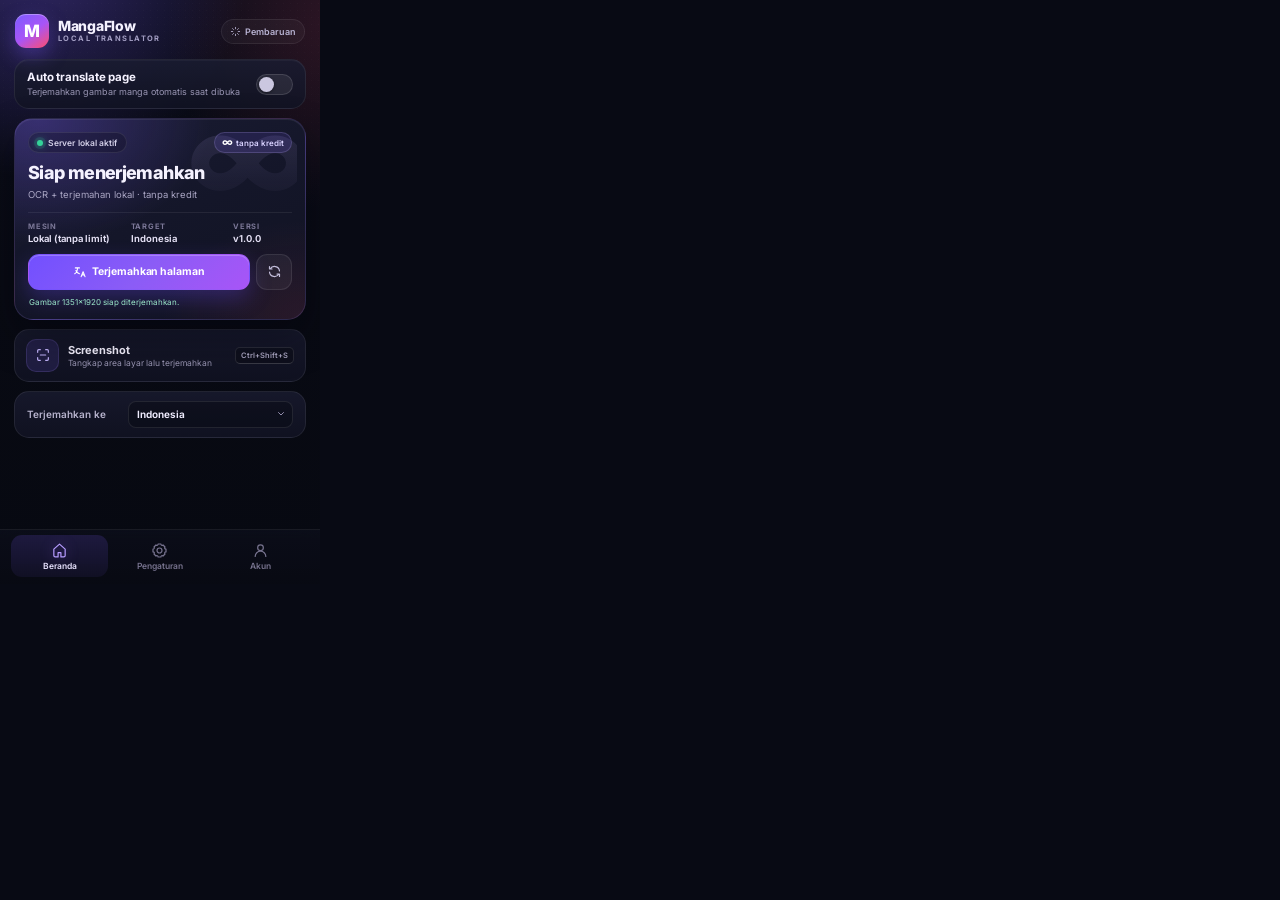
==== extension/popup.html @ 1357ce94 "Add Chrome extension for local manga translation MV3 popup, content script, background API bridge, s" ====
<!doctype html>
<html lang="id">
<head>
  <meta charset="utf-8">
  <meta name="viewport" content="width=device-width, initial-scale=1">
  <title>MangaFlow</title>
  <link rel="stylesheet" href="popup.css">
</head>
<body>
  <div class="app">
    <header class="topbar">
      <div class="brand">
        <span class="brand-mark" aria-hidden="true">M</span>
        <span class="brand-copy">
          <strong>MangaFlow</strong>
          <small>LOCAL TRANSLATOR</small>
        </span>
      </div>
      <button class="updates" id="updatesBtn" type="button" title="Lihat pembaruan di GitHub">
        <svg viewBox="0 0 24 24" aria-hidden="true"><path d="M12 3v3M12 18v3M3 12h3M18 12h3M5.6 5.6l2.1 2.1M16.3 16.3l2.1 2.1M18.4 5.6l-2.1 2.1M7.7 16.3l-2.1 2.1"/></svg>
        <span>Pembaruan</span>
      </button>
    </header>

    <main class="views" id="views">
      <!-- ============================== BERANDA ============================== -->
      <section class="view is-active" data-view="home" aria-label="Beranda">
        <div class="quick-card">
          <div class="quick-copy">
            <span class="quick-title">Auto translate page</span>
            <span class="quick-sub">Terjemahkan gambar manga otomatis saat dibuka</span>
          </div>
          <button class="switch" id="autoToggle" type="button" role="switch" aria-checked="false" aria-label="Auto translate page">
            <span class="switch-thumb"></span>
          </button>
        </div>

        <section class="status-card" id="statusCard" aria-live="polite">
          <span class="status-watermark" aria-hidden="true">∞</span>
          <div class="status-top">
            <span class="status-pill" id="statusPill"><i class="status-dot"></i><span id="statusLabel">Menghubungkan…</span></span>
            <span class="credit-pill"><b>∞</b> tanpa kredit</span>
          </div>
          <div class="status-main">
            <h1 id="statusHeadline">Server lokal</h1>
            <p id="statusSub">Argos/OPUS + NLLB-200 · berjalan di komputermu</p>
          </div>
          <div class="stat-row">
            <div class="stat"><span>Mesin</span><b id="statEngine">Lokal</b></div>
            <div class="stat"><span>Target</span><b id="statTarget">Indonesia</b></div>
            <div class="stat"><span>Versi</span><b id="statVersion">—</b></div>
          </div>
          <div class="status-actions">
            <button class="btn primary grow" id="translatePageBtn" type="button" disabled>
              <svg viewBox="0 0 24 24" aria-hidden="true"><path d="M4 5h7M7.5 5v2.5c0 3.4-2.2 6.2-4.5 7.5M5 9.5c.8 2.5 2.8 4.4 6 5.5M14 20l3.3-8.5L20.6 20M15.2 17h4.2"/></svg>
              <span id="translatePageLabel">Terjemahkan halaman</span>
            </button>
            <button class="btn icon-btn" id="retryBtn" type="button" title="Cek ulang server" aria-label="Cek ulang server">
              <svg viewBox="0 0 24 24" aria-hidden="true"><path d="M20 11a8 8 0 0 0-14.9-3M4 4v4h4M4 13a8 8 0 0 0 14.9 3M20 20v-4h-4"/></svg>
            </button>
          </div>
          <p class="page-hint" id="pageHint">Memeriksa halaman aktif…</p>
        </section>

        <button class="shot-card" id="screenshotBtn" type="button">
          <span class="shot-icon" aria-hidden="true">
            <svg viewBox="0 0 24 24"><path d="M4 8V5.5A1.5 1.5 0 0 1 5.5 4H8M16 4h2.5A1.5 1.5 0 0 1 20 5.5V8M20 16v2.5a1.5 1.5 0 0 1-1.5 1.5H16M8 20H5.5A1.5 1.5 0 0 1 4 18.5V16M8 12h8"/></svg>
          </span>
          <span class="shot-copy">
            <b>Screenshot</b>
            <small>Tangkap area layar lalu terjemahkan</small>
          </span>
          <kbd id="shortcutLabel">Ctrl+Shift+S</kbd>
        </button>

        <div class="lang-card">
          <label for="targetLang">Terjemahkan ke</label>
          <div class="select-wrap">
            <select id="targetLang" aria-label="Bahasa target"></select>
            <svg viewBox="0 0 24 24" aria-hidden="true"><path d="m7 9 5 5 5-5"/></svg>
          </div>
        </div>

        <div class="last-job hidden" id="lastJobCard">
          <div class="last-thumb" id="lastThumb">M</div>
          <div class="last-copy">
            <span class="last-eyebrow">Terjemahan terakhir</span>
            <b id="lastTitle">—</b>
            <small id="lastMeta">—</small>
          </div>
          <button class="last-open" id="lastOpen" type="button" title="Buka hasil" aria-label="Buka hasil terakhir">
            <svg viewBox="0 0 24 24" aria-hidden="true"><path d="M7 17 17 7M9 7h8v8"/></svg>
          </button>
        </div>
      </section>

      <!-- ============================= PENGATURAN ============================= -->
      <section class="view" data-view="settings" aria-label="Pengaturan">
        <div class="view-head">
          <h2>Pengaturan</h2>
          <p>Atur koneksi dan gaya terjemahan. Semua proses tetap lokal.</p>
        </div>

        <div class="panel-card">
          <label class="field-label" for="serverUrl">Alamat server MangaFlow</label>
          <div class="input-row">
            <input id="serverUrl" type="text" spellcheck="false" autocomplete="off" placeholder="http://127.0.0.1:8765">
            <button class="btn ghost compact" id="testServerBtn" type="button">Tes</button>
          </div>
          <p class="field-hint" id="serverHint">Default: http://127.0.0.1:8765</p>
        </div>

        <div class="panel-card">
          <div class="field-grid">
            <label class="field-label" for="engine">Mesin
              <select id="engine"></select>
            </label>
            <label class="field-label" for="tone">Gaya bahasa
              <select id="tone">
                <option value="santai">Santai</option>
                <option value="netral">Netral</option>
                <option value="baku">Baku</option>
              </select>
            </label>
            <label class="field-label" for="sourceLang">Bahasa sumber
              <select id="sourceLang"></select>
            </label>
            <label class="field-label" for="targetLang2">Bahasa target
              <select id="targetLang2"></select>
            </label>
          </div>
        </div>

        <div class="quick-card">
          <div class="quick-copy">
            <span class="quick-title">Auto translate page</span>
            <span class="quick-sub">Aktif untuk semua halaman manga</span>
          </div>
          <button class="switch" id="autoToggleSettings" type="button" role="switch" aria-checked="false" aria-label="Auto translate page">
            <span class="switch-thumb"></span>
          </button>
        </div>

        <button class="btn primary wide" id="saveSettingsBtn" type="button">Simpan pengaturan</button>
        <button class="btn ghost wide" id="openWebBtn" type="button">
          <svg viewBox="0 0 24 24" aria-hidden="true"><path d="M14 4h6v6M20 4l-9 9M18 14v4.5A1.5 1.5 0 0 1 16.5 20h-11A1.5 1.5 0 0 1 4 18.5v-11A1.5 1.5 0 0 1 5.5 6H10"/></svg>
          Buka MangaFlow
        </button>
        <p class="fineprint">Kunci API dan mesin online diatur di halaman MangaFlow → <b>Pengaturan mesin &amp; kunci API</b>. Ekstensi ini tidak menyimpan kunci API.</p>
      </section>

      <!-- ================================ AKUN ================================ -->
      <section class="view" data-view="account" aria-label="Akun">
        <div class="account-hero">
          <span class="account-infinity" aria-hidden="true">∞</span>
          <h2>Akun lokal</h2>
          <p>Tidak perlu login, langganan, atau kredit. Semua milikmu.</p>
          <span class="local-pill"><i></i> Berjalan di perangkat ini</span>
        </div>

        <div class="info-card">
          <div class="info-row"><span>Server</span><b id="accountServer">127.0.0.1:8765</b></div>
          <div class="info-row"><span>Mesin</span><b id="accountEngine">Lokal</b></div>
          <div class="info-row"><span>Target</span><b id="accountTarget">Indonesia</b></div>
          <div class="info-row"><span>Lisensi</span><b>MIT</b></div>
        </div>

        <div class="privacy-card">
          <span class="privacy-icon" aria-hidden="true">
            <svg viewBox="0 0 24 24"><path d="M12 3 5 6v5.5c0 4.2 2.8 7.7 7 9.5 4.2-1.8 7-5.3 7-9.5V6l-7-3Z"/><path d="m9.5 12 1.8 1.8 3.5-3.6"/></svg>
          </span>
          <div>
            <b>Privasi</b>
            <p>Gambar hanya dikirim ke server MangaFlow yang kamu tentukan. Tidak ada akun, telemetri, atau kredit.</p>
          </div>
        </div>

        <div class="link-list">
          <button class="link-row" id="accountWebBtn" type="button">
            <span>Buka MangaFlow</span><svg viewBox="0 0 24 24" aria-hidden="true"><path d="M7 17 17 7M9 7h8v8"/></svg>
          </button>
          <button class="link-row" id="accountGithubBtn" type="button">
            <span>Repositori GitHub</span><svg viewBox="0 0 24 24" aria-hidden="true"><path d="M7 17 17 7M9 7h8v8"/></svg>
          </button>
          <button class="link-row" id="accountIssueBtn" type="button">
            <span>Laporkan masalah</span><svg viewBox="0 0 24 24" aria-hidden="true"><path d="M7 17 17 7M9 7h8v8"/></svg>
          </button>
        </div>

        <p class="fineprint center">MangaFlow <span id="accountVersion">v1.0.0</span> · dibuat untuk terjemahan lokal</p>
      </section>
    </main>

    <nav class="tabbar" aria-label="Navigasi ekstensi">
      <button class="tab is-active" data-tab="home" type="button">
        <svg viewBox="0 0 24 24" aria-hidden="true"><path d="m4 10 8-7 8 7v9a2 2 0 0 1-2 2h-4v-6H10v6H6a2 2 0 0 1-2-2v-9Z"/></svg>
        <span>Beranda</span>
      </button>
      <button class="tab" data-tab="settings" type="button">
        <svg viewBox="0 0 24 24" aria-hidden="true"><path d="M12 15.5a3.5 3.5 0 1 0 0-7 3.5 3.5 0 0 0 0 7Z"/><path d="M19.4 15a1.7 1.7 0 0 0 .3 1.9l.1.1-2.8 2.8-.1-.1a1.7 1.7 0 0 0-1.9-.3 1.7 1.7 0 0 0-1 1.6v.2h-4v-.2a1.7 1.7 0 0 0-1-1.6 1.7 1.7 0 0 0-1.9.3l-.1.1L4.2 17l.1-.1a1.7 1.7 0 0 0 .3-1.9 1.7 1.7 0 0 0-1.6-1H2.8v-4H3a1.7 1.7 0 0 0 1.6-1 1.7 1.7 0 0 0-.3-1.9L4.2 7 7 4.2l.1.1a1.7 1.7 0 0 0 1.9.3 1.7 1.7 0 0 0 1-1.6v-.2h4V3a1.7 1.7 0 0 0 1 1.6 1.7 1.7 0 0 0 1.9-.3l.1-.1L19.8 7l-.1.1a1.7 1.7 0 0 0-.3 1.9 1.7 1.7 0 0 0 1.6 1h.2v4H21a1.7 1.7 0 0 0-1.6 1Z"/></svg>
        <span>Pengaturan</span>
      </button>
      <button class="tab" data-tab="account" type="button">
        <svg viewBox="0 0 24 24" aria-hidden="true"><path d="M12 12a4 4 0 1 0 0-8 4 4 0 0 0 0 8ZM4.5 20.5a7.5 7.5 0 0 1 15 0"/></svg>
        <span>Akun</span>
      </button>
    </nav>
  </div>

  <!-- ============================== SCREENSHOT ============================== -->
  <div class="sheet" id="shotSheet" hidden>
    <header class="sheet-head">
      <button class="sheet-back" id="shotClose" type="button" aria-label="Kembali">
        <svg viewBox="0 0 24 24" aria-hidden="true"><path d="m15 18-6-6 6-6"/></svg>
      </button>
      <div class="sheet-title">
        <b>Screenshot</b>
        <span id="shotStepLabel">Pilih area yang ingin diterjemahkan</span>
      </div>
      <button class="sheet-reset" id="shotReset" type="button" title="Pilih seluruh layar">Penuh</button>
    </header>

    <div class="sheet-body">
      <div class="shot-stage" id="shotStage">
        <div class="shot-frame" id="shotFrame">
          <img id="shotImage" alt="Tangkapan layar halaman" draggable="false">
          <div class="shot-selection" id="shotSelection"></div>
          <div class="shot-grid" id="shotGrid" aria-hidden="true"></div>
        </div>
        <div class="shot-loading" id="shotLoading"><span class="tiny-spinner"></span><span>Menangkap layar…</span></div>
      </div>
      <p class="shot-tip" id="shotTip">Tarik pada gambar untuk memilih area. Area penuh dipilih otomatis.</p>

      <div class="shot-progress" id="shotProgress" hidden>
        <div class="progress-line"><i id="shotBar"></i></div>
        <div class="progress-meta"><span id="shotStatus">Membuat job…</span><b id="shotPercent">0%</b></div>
      </div>

      <div class="shot-result" id="shotResult" hidden>
        <img id="shotResultImg" alt="Hasil terjemahan screenshot">
      </div>

      <div class="shot-actions">
        <button class="btn primary grow" id="shotTranslateBtn" type="button" disabled>
          <svg viewBox="0 0 24 24" aria-hidden="true"><path d="M4 5h7M7.5 5v2.5c0 3.4-2.2 6.2-4.5 7.5M5 9.5c.8 2.5 2.8 4.4 6 5.5M14 20l3.3-8.5L20.6 20M15.2 17h4.2"/></svg>
          <span>Terjemahkan area</span>
        </button>
        <button class="btn ghost" id="shotOpenBtn" type="button" hidden>Buka hasil</button>
      </div>
      <p class="fineprint center">Hanya area yang terlihat di layar yang bisa ditangkap.</p>
    </div>
  </div>

  <div class="toast" id="toast" role="status" aria-live="polite"></div>
  <script src="popup.js"></script>
</body>
</html>
---- extension/popup.css ----
/* ============================================================
   MangaFlow — popup
   Tema navy/ungu gelap, kartu lembut, aksen gradien ungu-merah.
   ============================================================ */

:root {
  --bg: #080a14;
  --bg-2: #0d1020;
  --panel: #151729;
  --panel-2: #1a1c31;
  --panel-3: #0f1120;
  --line: rgba(255, 255, 255, 0.075);
  --line-strong: rgba(255, 255, 255, 0.13);
  --text: #f5f2ff;
  --muted: #9995b3;
  --dim: #6f6c87;
  --violet: #7c5cff;
  --violet-2: #a855f7;
  --violet-3: #c4b5fd;
  --pink: #ff4d6d;
  --green: #34d399;
  --amber: #fbbf24;
  --red: #fb7185;
  --radius: 15px;
  --font: "Inter", "Segoe UI", system-ui, -apple-system, sans-serif;
}

@font-face {
  font-family: "Inter";
  src: url("assets/fonts/Inter.ttf") format("truetype");
  font-weight: 100 900;
  font-style: normal;
  font-display: swap;
}

* { box-sizing: border-box; }

html, body {
  margin: 0;
  padding: 0;
  background: var(--bg);
}

body {
  width: 320px;
  color: var(--text);
  font-family: var(--font);
  -webkit-font-smoothing: antialiased;
  text-rendering: optimizeLegibility;
}

button, input, select { font-family: inherit; }
button { -webkit-tap-highlight-color: transparent; }
button:focus-visible,
input:focus-visible,
select:focus-visible {
  outline: 2px solid rgba(167, 139, 250, 0.75);
  outline-offset: 2px;
}

.hidden,
[hidden] { display: none !important; }

.app {
  position: relative;
  width: 320px;
  height: 584px;
  display: flex;
  flex-direction: column;
  overflow: hidden;
  background:
    radial-gradient(120% 70% at 12% -8%, rgba(124, 92, 255, 0.34), transparent 55%),
    radial-gradient(90% 55% at 104% 4%, rgba(255, 77, 109, 0.14), transparent 58%),
    linear-gradient(180deg, #0a0c18 0%, #080a13 48%, #070911 100%);
}

.app::before {
  content: "";
  position: absolute;
  inset: 0;
  pointer-events: none;
  opacity: 0.45;
  background-image: radial-gradient(rgba(255, 255, 255, 0.055) 0.6px, transparent 0.6px);
  background-size: 7px 7px;
  mask-image: linear-gradient(to bottom, #000 0%, transparent 48%);
}

/* ------------------------------------------------------------------ header */

.topbar {
  position: relative;
  z-index: 2;
  flex: 0 0 auto;
  display: flex;
  align-items: center;
  justify-content: space-between;
  padding: 14px 15px 9px;
}

.brand {
  display: flex;
  align-items: center;
  gap: 9px;
  min-width: 0;
}

.brand-mark {
  width: 34px;
  height: 34px;
  flex: 0 0 auto;
  display: grid;
  place-items: center;
  border-radius: 11px;
  background: linear-gradient(145deg, var(--violet) 0%, var(--violet-2) 52%, var(--pink) 100%);
  box-shadow:
    0 8px 20px rgba(124, 92, 255, 0.34),
    inset 0 1px 0 rgba(255, 255, 255, 0.32);
  color: #fff;
  font-size: 17px;
  font-weight: 800;
  letter-spacing: -0.03em;
}

.brand-copy { display: flex; flex-direction: column; gap: 1px; }
.brand-copy strong {
  font-size: 14px;
  line-height: 1;
  font-weight: 800;
  letter-spacing: -0.02em;
}
.brand-copy small {
  font-size: 7.5px;
  letter-spacing: 0.19em;
  font-weight: 700;
  color: #a49fc4;
}

.updates {
  display: inline-flex;
  align-items: center;
  gap: 4px;
  height: 25px;
  padding: 0 8px;
  border-radius: 999px;
  border: 1px solid var(--line);
  background: rgba(255, 255, 255, 0.035);
  color: #b9b4d4;
  font-size: 9px;
  font-weight: 600;
  cursor: pointer;
  transition: border-color 0.18s ease, color 0.18s ease, background 0.18s ease;
}
.updates svg {
  width: 11px;
  height: 11px;
  fill: none;
  stroke: currentColor;
  stroke-width: 1.8;
  stroke-linecap: round;
}
.updates:hover {
  color: #fff;
  border-color: rgba(167, 139, 250, 0.4);
  background: rgba(124, 92, 255, 0.12);
}

/* ------------------------------------------------------------------- views */

.views {
  position: relative;
  z-index: 1;
  flex: 1 1 auto;
  overflow-y: auto;
  overflow-x: hidden;
  padding: 2px 14px 14px;
  scrollbar-width: none;
}
.views::-webkit-scrollbar { display: none; }

.view { display: none; animation: view-in 0.22s ease; }
.view.is-active { display: block; }
@keyframes view-in {
  from { opacity: 0; transform: translateY(4px); }
  to { opacity: 1; transform: none; }
}

/* ---------------------------------------------------------- quick toggle */

.quick-card {
  display: flex;
  align-items: center;
  justify-content: space-between;
  gap: 10px;
  padding: 10px 12px;
  margin-bottom: 9px;
  border: 1px solid var(--line);
  border-radius: var(--radius);
  background: linear-gradient(180deg, rgba(26, 28, 49, 0.86), rgba(18, 20, 36, 0.86));
  box-shadow: inset 0 1px 0 rgba(255, 255, 255, 0.035);
}
.quick-copy { display: flex; flex-direction: column; gap: 2px; min-width: 0; }
.quick-title { font-size: 11.5px; font-weight: 700; letter-spacing: -0.01em; }
.quick-sub { font-size: 9px; line-height: 1.35; color: var(--muted); }

.switch {
  position: relative;
  flex: 0 0 auto;
  width: 37px;
  height: 21px;
  padding: 0;
  border: 1px solid rgba(255, 255, 255, 0.13);
  border-radius: 999px;
  background: rgba(255, 255, 255, 0.08);
  cursor: pointer;
  transition: background 0.2s ease, border-color 0.2s ease, box-shadow 0.2s ease;
}
.switch-thumb {
  position: absolute;
  top: 2px;
  left: 2px;
  width: 15px;
  height: 15px;
  border-radius: 50%;
  background: #cbc7e0;
  box-shadow: 0 1px 3px rgba(0, 0, 0, 0.4);
  transition: transform 0.2s cubic-bezier(0.2, 0.8, 0.2, 1), background 0.2s ease;
}
.switch[aria-checked="true"] {
  background: linear-gradient(135deg, var(--violet), var(--violet-2));
  border-color: rgba(196, 181, 253, 0.55);
  box-shadow: 0 0 0 3px rgba(124, 92, 255, 0.12), 0 4px 12px rgba(124, 92, 255, 0.3);
}
.switch[aria-checked="true"] .switch-thumb {
  transform: translateX(16px);
  background: #fff;
}

/* ------------------------------------------------------------- status card */

.status-card {
  position: relative;
  overflow: hidden;
  padding: 13px 13px 11px;
  margin-bottom: 9px;
  border: 1px solid rgba(167, 139, 250, 0.16);
  border-radius: 19px;
  background:
    radial-gradient(115% 120% at 8% 0%, rgba(124, 92, 255, 0.3) 0%, transparent 52%),
    radial-gradient(90% 90% at 100% 100%, rgba(255, 77, 109, 0.1) 0%, transparent 55%),
    linear-gradient(158deg, #1a1c33 0%, #141629 50%, #111322 100%);
  box-shadow:
    0 18px 38px rgba(3, 4, 13, 0.34),
    inset 0 1px 0 rgba(255, 255, 255, 0.07);
  transition: border-color 0.25s ease;
}
.status-card.is-offline {
  border-color: rgba(251, 113, 133, 0.22);
  background:
    radial-gradient(115% 120% at 8% 0%, rgba(251, 113, 133, 0.14) 0%, transparent 52%),
    radial-gradient(90% 90% at 100% 100%, rgba(124, 92, 255, 0.12) 0%, transparent 55%),
    linear-gradient(158deg, #1a1b2e 0%, #141527 50%, #111221 100%);
}
.status-watermark {
  position: absolute;
  right: 8px;
  top: -23px;
  font-size: 122px;
  font-weight: 800;
  line-height: 1;
  letter-spacing: -0.08em;
  color: transparent;
  background: linear-gradient(180deg, rgba(196, 181, 253, 0.17), rgba(196, 181, 253, 0));
  -webkit-background-clip: text;
  background-clip: text;
  pointer-events: none;
  user-select: none;
}

.status-top {
  position: relative;
  display: flex;
  align-items: center;
  justify-content: space-between;
  gap: 8px;
}
.status-pill {
  display: inline-flex;
  align-items: center;
  gap: 5px;
  height: 21px;
  padding: 0 8px;
  border: 1px solid rgba(255, 255, 255, 0.09);
  border-radius: 999px;
  background: rgba(5, 6, 14, 0.25);
  color: #d4d0e8;
  font-size: 8.5px;
  font-weight: 600;
  letter-spacing: 0.01em;
}
.status-dot {
  width: 6px;
  height: 6px;
  border-radius: 50%;
  background: var(--amber);
  box-shadow: 0 0 0 3px rgba(251, 191, 36, 0.12);
}
.is-online .status-dot {
  background: var(--green);
  box-shadow: 0 0 0 3px rgba(52, 211, 153, 0.14), 0 0 8px rgba(52, 211, 153, 0.65);
}
.is-offline .status-dot {
  background: var(--red);
  box-shadow: 0 0 0 3px rgba(251, 113, 133, 0.13);
}
.is-checking .status-dot { animation: blink 1s ease-in-out infinite; }
@keyframes blink { 50% { opacity: 0.28; } }

.credit-pill {
  display: inline-flex;
  align-items: center;
  gap: 3px;
  height: 21px;
  padding: 0 7px;
  border-radius: 999px;
  border: 1px solid rgba(196, 181, 253, 0.2);
  background: rgba(124, 92, 255, 0.14);
  color: #d9d2ff;
  font-size: 8px;
  font-weight: 600;
  white-space: nowrap;
}
.credit-pill b { font-size: 11px; line-height: 1; color: #fff; }

.status-main { position: relative; margin: 10px 0 10px; }
.status-main h1 {
  margin: 0;
  max-width: 205px;
  font-size: 18px;
  line-height: 1.16;
  font-weight: 800;
  letter-spacing: -0.035em;
}
.status-main p {
  margin: 4px 0 0;
  max-width: 218px;
  color: #aaa6c4;
  font-size: 9.5px;
  line-height: 1.45;
}

.stat-row {
  position: relative;
  display: grid;
  grid-template-columns: 1.15fr 1.15fr 0.7fr;
  gap: 6px;
  padding-top: 9px;
  border-top: 1px solid rgba(255, 255, 255, 0.07);
}
.stat { min-width: 0; display: flex; flex-direction: column; gap: 2px; }
.stat span {
  font-size: 7.5px;
  font-weight: 700;
  letter-spacing: 0.1em;
  text-transform: uppercase;
  color: #7c7898;
}
.stat b {
  font-size: 9.5px;
  font-weight: 650;
  color: #e5e1f5;
  white-space: nowrap;
  overflow: hidden;
  text-overflow: ellipsis;
}

.status-actions {
  position: relative;
  display: flex;
  gap: 6px;
  margin-top: 10px;
}

/* ----------------------------------------------------------------- buttons */

.btn {
  display: inline-flex;
  align-items: center;
  justify-content: center;
  gap: 5px;
  min-height: 36px;
  padding: 0 12px;
  border: 1px solid transparent;
  border-radius: 11px;
  font-size: 10.5px;
  font-weight: 700;
  letter-spacing: -0.005em;
  cursor: pointer;
  transition: transform 0.16s ease, filter 0.16s ease, border-color 0.16s ease;
}
.btn svg {
  width: 14px;
  height: 14px;
  flex: 0 0 auto;
  fill: none;
  stroke: currentColor;
  stroke-width: 1.9;
  stroke-linecap: round;
  stroke-linejoin: round;
}
.btn:hover:not(:disabled) { filter: brightness(1.08); }
.btn:active:not(:disabled) { transform: translateY(1px); }
.btn:disabled { opacity: 0.42; cursor: not-allowed; }
.btn.is-busy svg { animation: spin 0.9s linear infinite; }
.btn.grow { flex: 1 1 auto; }
.btn.wide { width: 100%; margin-top: 2px; }
.btn.primary {
  color: #fff;
  background: linear-gradient(135deg, #7250ff 0%, #8b5cf6 52%, #a855f7 100%);
  box-shadow:
    0 9px 22px rgba(110, 76, 255, 0.29),
    inset 0 1px 0 rgba(255, 255, 255, 0.23);
}
.btn.ghost {
  color: #d8d3eb;
  background: rgba(255, 255, 255, 0.055);
  border-color: rgba(255, 255, 255, 0.09);
}
.btn.ghost:hover:not(:disabled) {
  background: rgba(255, 255, 255, 0.085);
  border-color: rgba(255, 255, 255, 0.16);
}
.btn.compact { min-height: 33px; padding: 0 11px; font-size: 9.5px; }
.icon-btn {
  flex: 0 0 auto;
  width: 36px;
  min-height: 36px;
  padding: 0;
  color: #c1bcd9;
  background: rgba(255, 255, 255, 0.05);
  border-color: rgba(255, 255, 255, 0.085);
}
.icon-btn svg { width: 15px; height: 15px; }
.icon-btn.is-spinning svg { animation: spin 0.85s linear infinite; }
@keyframes spin { to { transform: rotate(360deg); } }

.page-hint {
  position: relative;
  margin: 7px 1px 0;
  font-size: 8px;
  line-height: 1.4;
  color: #7f7b9c;
  white-space: nowrap;
  overflow: hidden;
  text-overflow: ellipsis;
}
.page-hint.is-error { color: #f3a0ae; }
.page-hint.is-ok { color: #9be8c9; }

/* ------------------------------------------------------------- screenshot */

.shot-card {
  display: flex;
  align-items: center;
  gap: 9px;
  width: 100%;
  padding: 9px 11px;
  margin-bottom: 9px;
  text-align: left;
  color: var(--text);
  border: 1px solid var(--line);
  border-radius: var(--radius);
  background: linear-gradient(180deg, rgba(26, 28, 49, 0.8), rgba(18, 20, 36, 0.82));
  cursor: pointer;
  transition: border-color 0.18s ease, background 0.18s ease, transform 0.16s ease;
}
.shot-card:hover {
  border-color: rgba(167, 139, 250, 0.32);
  background: linear-gradient(180deg, rgba(32, 33, 58, 0.9), rgba(20, 22, 40, 0.9));
}
.shot-card:active { transform: translateY(1px); }
.shot-icon {
  width: 33px;
  height: 33px;
  flex: 0 0 auto;
  display: grid;
  place-items: center;
  border-radius: 10px;
  color: #c4b5fd;
  background: rgba(124, 92, 255, 0.14);
  border: 1px solid rgba(167, 139, 250, 0.16);
}
.shot-icon svg {
  width: 16px;
  height: 16px;
  fill: none;
  stroke: currentColor;
  stroke-width: 1.8;
  stroke-linecap: round;
  stroke-linejoin: round;
}
.shot-copy { display: flex; flex-direction: column; gap: 1px; flex: 1 1 auto; min-width: 0; }
.shot-copy b { font-size: 11px; font-weight: 700; }
.shot-copy small { font-size: 8.5px; color: var(--muted); white-space: nowrap; overflow: hidden; text-overflow: ellipsis; }
kbd {
  flex: 0 0 auto;
  padding: 3px 5px;
  border: 1px solid rgba(255, 255, 255, 0.11);
  border-bottom-color: rgba(255, 255, 255, 0.18);
  border-radius: 5px;
  background: rgba(0, 0, 0, 0.22);
  color: #a8a4c0;
  font-family: var(--font);
  font-size: 7.5px;
  font-weight: 600;
  white-space: nowrap;
}

/* ---------------------------------------------------------------- language */

.lang-card {
  display: flex;
  align-items: center;
  justify-content: space-between;
  gap: 10px;
  padding: 9px 12px;
  border: 1px solid var(--line);
  border-radius: var(--radius);
  background: linear-gradient(180deg, rgba(26, 28, 49, 0.8), rgba(18, 20, 36, 0.82));
}
.lang-card > label {
  font-size: 10px;
  font-weight: 600;
  color: #b7b3cd;
  white-space: nowrap;
}
.select-wrap { position: relative; flex: 0 1 165px; min-width: 0; }
.select-wrap select {
  width: 100%;
  height: 27px;
  padding: 0 20px 0 8px;
  border: 1px solid rgba(255, 255, 255, 0.09);
  border-radius: 8px;
  background: rgba(7, 9, 18, 0.45);
  color: #f0edff;
  font-size: 10px;
  font-weight: 650;
  cursor: pointer;
  appearance: none;
  -webkit-appearance: none;
  text-overflow: ellipsis;
}
.select-wrap select option { background: #151729; color: #f0edff; }
.select-wrap svg {
  position: absolute;
  right: 6px;
  top: 50%;
  width: 12px;
  height: 12px;
  transform: translateY(-50%);
  pointer-events: none;
  fill: none;
  stroke: #918cab;
  stroke-width: 2;
  stroke-linecap: round;
  stroke-linejoin: round;
}

/* ---------------------------------------------------------------- last job */

.last-job {
  display: flex;
  align-items: center;
  gap: 9px;
  padding: 8px 9px;
  margin-top: 9px;
  border: 1px solid var(--line);
  border-radius: 13px;
  background: rgba(18, 20, 36, 0.72);
}
.last-thumb {
  width: 34px;
  height: 34px;
  flex: 0 0 auto;
  display: grid;
  place-items: center;
  overflow: hidden;
  border-radius: 9px;
  background: linear-gradient(145deg, var(--violet), var(--pink));
  color: #fff;
  font-size: 15px;
  font-weight: 800;
}
.last-thumb img { width: 100%; height: 100%; object-fit: cover; display: block; }
.last-copy { display: flex; flex-direction: column; gap: 1px; flex: 1 1 auto; min-width: 0; }
.last-eyebrow {
  font-size: 7px;
  font-weight: 700;
  letter-spacing: 0.11em;
  text-transform: uppercase;
  color: #a78bfa;
}
.last-copy b {
  font-size: 9.5px;
  font-weight: 650;
  white-space: nowrap;
  overflow: hidden;
  text-overflow: ellipsis;
}
.last-copy small { font-size: 8px; color: #827e9d; }
.last-open {
  width: 28px;
  height: 28px;
  flex: 0 0 auto;
  display: grid;
  place-items: center;
  padding: 0;
  border: 1px solid var(--line);
  border-radius: 8px;
  background: rgba(255, 255, 255, 0.04);
  color: #c4b5fd;
  cursor: pointer;
}
.last-open svg { width: 13px; height: 13px; fill: none; stroke: currentColor; stroke-width: 2; stroke-linecap: round; }
.last-open:hover { background: rgba(124, 92, 255, 0.14); border-color: rgba(167, 139, 250, 0.3); }

/* --------------------------------------------------------------- settings */

.view-head { padding: 4px 2px 11px; }
.view-head h2 {
  margin: 0;
  font-size: 17px;
  font-weight: 800;
  letter-spacing: -0.03em;
}
.view-head p { margin: 4px 0 0; font-size: 9.5px; line-height: 1.45; color: var(--muted); }

.panel-card {
  padding: 10px 11px;
  margin-bottom: 9px;
  border: 1px solid var(--line);
  border-radius: var(--radius);
  background: linear-gradient(180deg, rgba(26, 28, 49, 0.84), rgba(18, 20, 36, 0.84));
}
.field-label {
  display: flex;
  flex-direction: column;
  gap: 5px;
  font-size: 8.5px;
  font-weight: 650;
  letter-spacing: 0.03em;
  color: #a9a5c1;
}
.field-grid { display: grid; grid-template-columns: 1fr 1fr; gap: 9px 8px; }
.field-grid select,
.panel-card input {
  width: 100%;
  height: 31px;
  padding: 0 8px;
  border: 1px solid rgba(255, 255, 255, 0.09);
  border-radius: 8px;
  background: rgba(7, 9, 18, 0.45);
  color: #f0edff;
  font-size: 10px;
  font-weight: 550;
}
.field-grid select {
  appearance: none;
  -webkit-appearance: none;
  cursor: pointer;
  text-overflow: ellipsis;
  padding-right: 22px;
  background-image: url("data:image/svg+xml,%3Csvg xmlns='http://www.w3.org/2000/svg' viewBox='0 0 24 24' fill='none' stroke='%23918cab' stroke-width='2' stroke-linecap='round' stroke-linejoin='round'%3E%3Cpath d='m6 9 6 6 6-6'/%3E%3C/svg%3E");
  background-repeat: no-repeat;
  background-position: right 7px center;
  background-size: 11px;
}
.field-grid select option { background: #151729; }
.input-row { display: flex; gap: 6px; margin-top: 6px; }
.input-row input { flex: 1 1 auto; min-width: 0; }
.field-hint { margin: 6px 1px 0; font-size: 8px; line-height: 1.45; color: var(--dim); }
.field-hint.is-ok { color: #7ee2b8; }
.field-hint.is-error { color: #f3a0ae; }

#saveSettingsBtn { margin-bottom: 7px; }

.fineprint {
  margin: 9px 2px 0;
  font-size: 8px;
  line-height: 1.55;
  color: var(--dim);
}
.fineprint b { color: #a9a5c1; font-weight: 650; }
.fineprint.center { text-align: center; }

/* ----------------------------------------------------------------- account */

.account-hero {
  position: relative;
  overflow: hidden;
  padding: 17px 15px 15px;
  margin-bottom: 9px;
  text-align: center;
  border: 1px solid rgba(167, 139, 250, 0.17);
  border-radius: 19px;
  background:
    radial-gradient(110% 100% at 50% 0%, rgba(124, 92, 255, 0.31), transparent 60%),
    linear-gradient(160deg, #1a1c33, #121424);
  box-shadow: inset 0 1px 0 rgba(255, 255, 255, 0.06);
}
.account-infinity {
  display: block;
  margin: -7px 0 -4px;
  font-size: 58px;
  line-height: 1;
  font-weight: 800;
  letter-spacing: -0.08em;
  color: transparent;
  background: linear-gradient(135deg, #c4b5fd, #8b5cf6 55%, #ff4d6d);
  -webkit-background-clip: text;
  background-clip: text;
}
.account-hero h2 { margin: 2px 0 0; font-size: 17px; font-weight: 800; letter-spacing: -0.03em; }
.account-hero p { margin: 5px auto 0; max-width: 220px; font-size: 9.5px; line-height: 1.5; color: #aaa6c4; }
.local-pill {
  display: inline-flex;
  align-items: center;
  gap: 5px;
  height: 22px;
  padding: 0 8px;
  margin-top: 9px;
  border: 1px solid rgba(52, 211, 153, 0.18);
  border-radius: 999px;
  background: rgba(52, 211, 153, 0.08);
  color: #9be8c9;
  font-size: 8px;
  font-weight: 600;
}
.local-pill i { width: 5px; height: 5px; border-radius: 50%; background: var(--green); box-shadow: 0 0 6px rgba(52, 211, 153, 0.7); }

.info-card {
  padding: 4px 11px;
  margin-bottom: 9px;
  border: 1px solid var(--line);
  border-radius: var(--radius);
  background: linear-gradient(180deg, rgba(26, 28, 49, 0.82), rgba(18, 20, 36, 0.82));
}
.info-row {
  display: flex;
  align-items: center;
  justify-content: space-between;
  gap: 12px;
  padding: 7px 0;
  border-bottom: 1px solid rgba(255, 255, 255, 0.055);
}
.info-row:last-child { border-bottom: 0; }
.info-row span { font-size: 9px; color: var(--muted); }
.info-row b { font-size: 9px; font-weight: 650; color: #e2def2; text-align: right; white-space: nowrap; overflow: hidden; text-overflow: ellipsis; }

.privacy-card {
  display: flex;
  gap: 9px;
  padding: 10px 11px;
  margin-bottom: 9px;
  border: 1px solid rgba(52, 211, 153, 0.1);
  border-radius: var(--radius);
  background: linear-gradient(180deg, rgba(23, 40, 42, 0.35), rgba(16, 24, 34, 0.55));
}
.privacy-icon {
  width: 27px;
  height: 27px;
  flex: 0 0 auto;
  display: grid;
  place-items: center;
  border-radius: 8px;
  background: rgba(52, 211, 153, 0.1);
  color: #7ee2b8;
}
.privacy-icon svg { width: 14px; height: 14px; fill: none; stroke: currentColor; stroke-width: 1.8; stroke-linecap: round; stroke-linejoin: round; }
.privacy-card b { display: block; font-size: 10px; font-weight: 700; }
.privacy-card p { margin: 2px 0 0; font-size: 8.5px; line-height: 1.5; color: #9995b3; }

.link-list {
  overflow: hidden;
  border: 1px solid var(--line);
  border-radius: var(--radius);
  background: rgba(21, 23, 41, 0.78);
}
.link-row {
  display: flex;
  align-items: center;
  justify-content: space-between;
  width: 100%;
  padding: 9px 11px;
  border: 0;
  border-bottom: 1px solid rgba(255, 255, 255, 0.055);
  background: transparent;
  color: #d9d5e9;
  font-size: 9.5px;
  font-weight: 550;
  cursor: pointer;
}
.link-row:last-child { border-bottom: 0; }
.link-row svg { width: 12px; height: 12px; fill: none; stroke: #8b86a4; stroke-width: 2; stroke-linecap: round; }
.link-row:hover { background: rgba(124, 92, 255, 0.1); color: #fff; }
.link-row:hover svg { stroke: var(--violet-3); }

/* ----------------------------------------------------------------- tabbar */

.tabbar {
  position: relative;
  z-index: 3;
  flex: 0 0 auto;
  display: grid;
  grid-template-columns: repeat(3, 1fr);
  gap: 3px;
  height: 55px;
  padding: 5px 11px 7px;
  border-top: 1px solid rgba(255, 255, 255, 0.07);
  background: linear-gradient(180deg, rgba(12, 14, 26, 0.88), rgba(8, 10, 19, 0.97));
  backdrop-filter: blur(12px);
}
.tab {
  display: flex;
  flex-direction: column;
  align-items: center;
  justify-content: center;
  gap: 2px;
  padding: 0;
  border: 0;
  border-radius: 11px;
  background: transparent;
  color: #77738f;
  font-size: 8.5px;
  font-weight: 600;
  cursor: pointer;
  transition: color 0.18s ease, background 0.18s ease;
}
.tab svg {
  width: 17px;
  height: 17px;
  fill: none;
  stroke: currentColor;
  stroke-width: 1.7;
  stroke-linecap: round;
  stroke-linejoin: round;
}
.tab:hover { color: #b8b2d3; background: rgba(255, 255, 255, 0.035); }
.tab.is-active {
  color: #dcd4ff;
  background: linear-gradient(180deg, rgba(124, 92, 255, 0.17), rgba(124, 92, 255, 0.07));
}
.tab.is-active svg { stroke: #b79dff; filter: drop-shadow(0 0 7px rgba(139, 92, 246, 0.45)); }
.tab.is-active span { color: #e9e4ff; }

/* ---------------------------------------------------------------- screenshot sheet */

.sheet {
  position: fixed;
  inset: 0;
  z-index: 50;
  display: flex;
  flex-direction: column;
  background:
    radial-gradient(120% 60% at 15% 0%, rgba(124, 92, 255, 0.26), transparent 58%),
    linear-gradient(180deg, #0b0d1a, #080a13 62%, #070911);
}
.sheet[hidden] { display: none; }
.sheet-head {
  flex: 0 0 auto;
  display: flex;
  align-items: center;
  gap: 9px;
  padding: 12px 13px 9px;
  border-bottom: 1px solid rgba(255, 255, 255, 0.06);
}
.sheet-back,
.sheet-reset {
  border: 1px solid var(--line);
  background: rgba(255, 255, 255, 0.04);
  color: #d5d0e8;
  cursor: pointer;
}
.sheet-back {
  width: 30px;
  height: 30px;
  display: grid;
  place-items: center;
  border-radius: 9px;
  padding: 0;
}
.sheet-back svg { width: 15px; height: 15px; fill: none; stroke: currentColor; stroke-width: 2; stroke-linecap: round; stroke-linejoin: round; }
.sheet-reset {
  height: 27px;
  padding: 0 8px;
  border-radius: 8px;
  font-size: 8.5px;
  font-weight: 650;
}
.sheet-back:hover,
.sheet-reset:hover { background: rgba(124, 92, 255, 0.13); border-color: rgba(167, 139, 250, 0.3); }
.sheet-title { flex: 1 1 auto; display: flex; flex-direction: column; gap: 1px; min-width: 0; }
.sheet-title b { font-size: 12.5px; font-weight: 750; letter-spacing: -0.01em; }
.sheet-title span { font-size: 8.5px; color: var(--muted); white-space: nowrap; overflow: hidden; text-overflow: ellipsis; }
.sheet-body {
  flex: 1 1 auto;
  overflow-y: auto;
  padding: 11px 13px 14px;
  scrollbar-width: none;
}
.sheet-body::-webkit-scrollbar { display: none; }

.shot-stage {
  position: relative;
  display: flex;
  align-items: center;
  justify-content: center;
  min-height: 236px;
  max-height: 315px;
  padding: 6px;
  overflow: hidden;
  border: 1px solid rgba(255, 255, 255, 0.09);
  border-radius: 16px;
  background:
    linear-gradient(45deg, rgba(255,255,255,.02) 25%, transparent 25%, transparent 75%, rgba(255,255,255,.02) 75%),
    #06070e;
  background-size: 16px 16px;
}
.shot-frame {
  position: relative;
  flex: 0 0 auto;
  max-width: 100%;
  max-height: 302px;
  line-height: 0;
  user-select: none;
  touch-action: none;
}
.shot-frame img {
  display: block;
  width: 100%;
  height: 100%;
  border-radius: 6px;
  cursor: crosshair;
  -webkit-user-drag: none;
}
.shot-frame.is-cropping img { cursor: crosshair; }
.shot-selection {
  position: absolute;
  border: 2px solid #a78bfa;
  border-radius: 5px;
  background: rgba(124, 92, 255, 0.12);
  box-shadow: 0 0 0 9999px rgba(3, 4, 10, 0.58), inset 0 0 0 1px rgba(255, 255, 255, 0.18);
  pointer-events: none;
}
.shot-selection.is-dragging { border-color: #c4b5fd; background: rgba(124, 92, 255, 0.2); }
.shot-grid { display: none; }
.shot-loading {
  position: absolute;
  inset: 0;
  display: flex;
  flex-direction: column;
  gap: 9px;
  align-items: center;
  justify-content: center;
  background: rgba(7, 9, 17, 0.8);
  color: #b9b4d4;
  font-size: 9.5px;
  backdrop-filter: blur(3px);
}
.tiny-spinner {
  width: 22px;
  height: 22px;
  border-radius: 50%;
  border: 2px solid rgba(167, 139, 250, 0.2);
  border-top-color: #a78bfa;
  animation: spin 0.8s linear infinite;
}
.shot-tip {
  margin: 7px 2px 0;
  font-size: 8.5px;
  line-height: 1.5;
  color: #8c88a6;
}
.shot-progress { margin-top: 9px; }
.progress-line {
  height: 5px;
  overflow: hidden;
  border-radius: 99px;
  background: rgba(255, 255, 255, 0.08);
}
.progress-line i {
  display: block;
  width: 0;
  height: 100%;
  border-radius: inherit;
  background: linear-gradient(90deg, var(--violet), #c084fc 55%, var(--pink));
  transition: width 0.35s ease;
}
.progress-meta {
  display: flex;
  align-items: center;
  justify-content: space-between;
  gap: 10px;
  margin-top: 6px;
  font-size: 8.5px;
  color: #a7a2bf;
}
.progress-meta b { font-size: 9px; color: #e4dfff; }
.shot-result {
  margin-top: 9px;
  padding: 6px;
  border: 1px solid rgba(52, 211, 153, 0.18);
  border-radius: 13px;
  background: rgba(52, 211, 153, 0.045);
}
.shot-result img {
  display: block;
  width: 100%;
  max-height: 180px;
  object-fit: contain;
  border-radius: 8px;
  background: #06070e;
}
.shot-actions { display: flex; gap: 7px; margin-top: 10px; }
.shot-actions .btn { flex: 1 1 auto; }
.sheet.done .shot-stage { max-height: 180px; min-height: 120px; }
.sheet.done .shot-frame,
.sheet.done .shot-frame img { max-height: 168px; }
.sheet.done .shot-selection { display: none; }

/* ------------------------------------------------------------------- toast */

.toast {
  position: fixed;
  left: 50%;
  bottom: 67px;
  transition: bottom 0.18s ease, opacity 0.18s ease, transform 0.18s ease;
  z-index: 80;
  max-width: 272px;
  padding: 8px 11px;
  border: 1px solid rgba(255, 255, 255, 0.12);
  border-radius: 10px;
  background: rgba(27, 29, 50, 0.97);
  box-shadow: 0 14px 34px rgba(0, 0, 0, 0.42);
  color: #e9e5f8;
  font-size: 9.5px;
  line-height: 1.45;
  text-align: center;
  opacity: 0;
  pointer-events: none;
  transform: translate(-50%, 6px);
  backdrop-filter: blur(10px);
}
.sheet:not([hidden]) ~ .toast { bottom: 12px; }
.toast.show { opacity: 1; transform: translate(-50%, 0); }
.toast.ok { border-color: rgba(52, 211, 153, 0.28); }
.toast.err { border-color: rgba(251, 113, 133, 0.34); color: #ffd8df; }
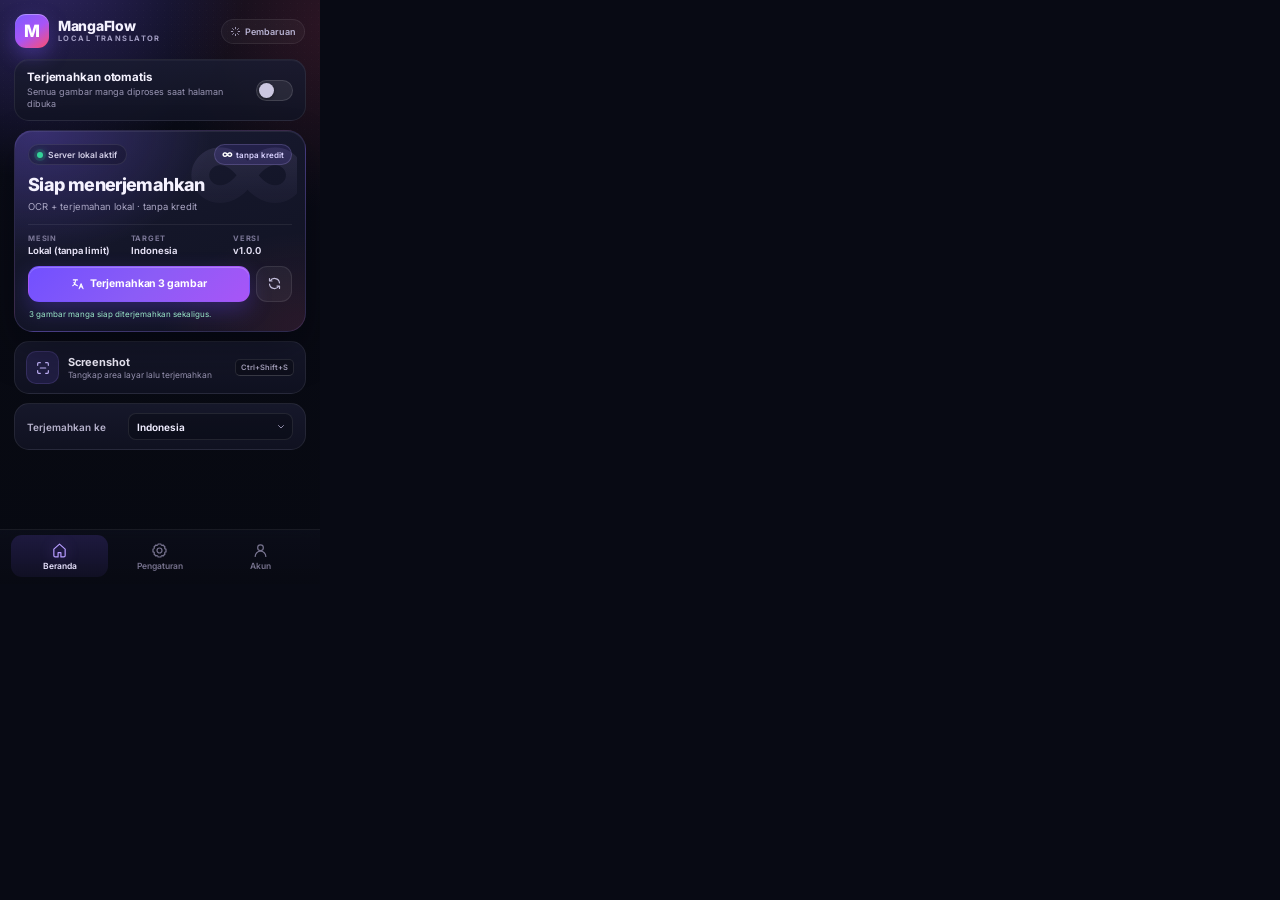
==== commit 8a86b75e: "Translate all manga images in one batch The extension now detects every eligible manga image on a pa" ====
--- a/extension/popup.html
+++ b/extension/popup.html
@@ -27,10 +27,10 @@
       <section class="view is-active" data-view="home" aria-label="Beranda">
         <div class="quick-card">
           <div class="quick-copy">
-            <span class="quick-title">Auto translate page</span>
-            <span class="quick-sub">Terjemahkan gambar manga otomatis saat dibuka</span>
-          </div>
-          <button class="switch" id="autoToggle" type="button" role="switch" aria-checked="false" aria-label="Auto translate page">
+            <span class="quick-title">Terjemahkan otomatis</span>
+            <span class="quick-sub">Semua gambar manga diproses saat halaman dibuka</span>
+          </div>
+          <button class="switch" id="autoToggle" type="button" role="switch" aria-checked="false" aria-label="Terjemahkan otomatis">
             <span class="switch-thumb"></span>
           </button>
         </div>
@@ -133,10 +133,10 @@
 
         <div class="quick-card">
           <div class="quick-copy">
-            <span class="quick-title">Auto translate page</span>
-            <span class="quick-sub">Aktif untuk semua halaman manga</span>
-          </div>
-          <button class="switch" id="autoToggleSettings" type="button" role="switch" aria-checked="false" aria-label="Auto translate page">
+            <span class="quick-title">Terjemahkan otomatis</span>
+            <span class="quick-sub">Berlaku untuk semua halaman manga</span>
+          </div>
+          <button class="switch" id="autoToggleSettings" type="button" role="switch" aria-checked="false" aria-label="Terjemahkan otomatis">
             <span class="switch-thumb"></span>
           </button>
         </div>
